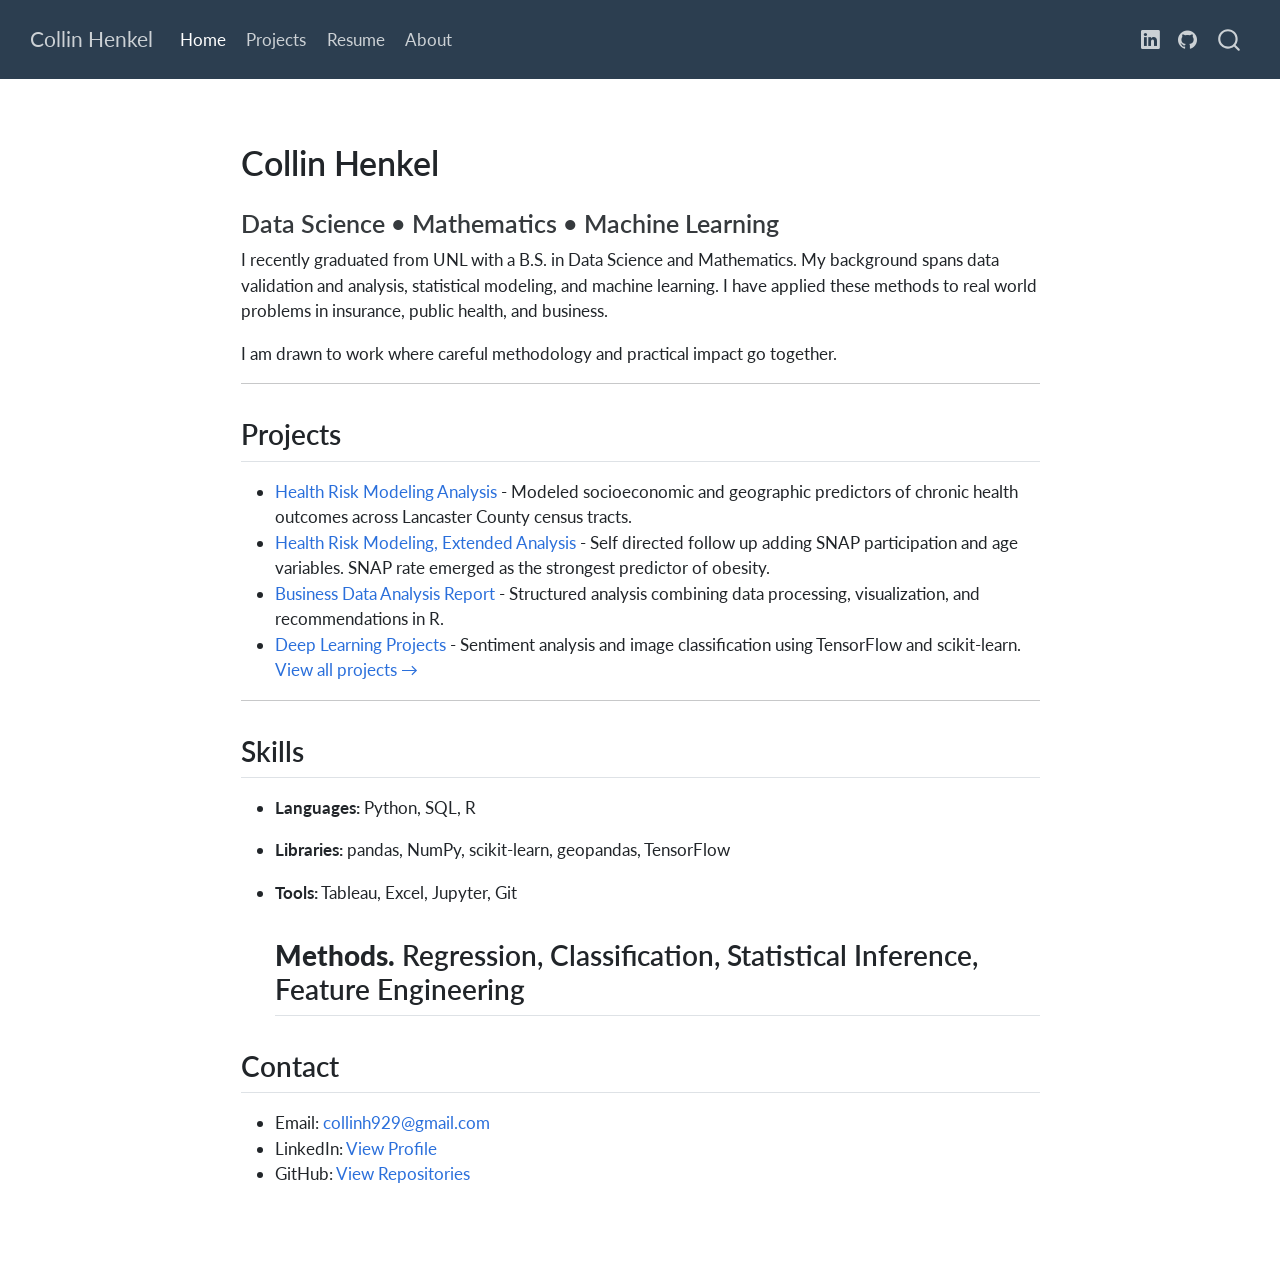
==== docs/index.html @ 3b6a1d90 "colons" ====
<!DOCTYPE html>
<html xmlns="http://www.w3.org/1999/xhtml" lang="en" xml:lang="en"><head>

<meta charset="utf-8">
<meta name="generator" content="quarto-1.9.37">

<meta name="viewport" content="width=device-width, initial-scale=1.0, user-scalable=yes">


<title>Collin Henkel</title>
<style>
/* Default styles provided by pandoc.
** See https://pandoc.org/MANUAL.html#variables-for-html for config info.
*/
code{white-space: pre-wrap;}
span.smallcaps{font-variant: small-caps;}
div.columns{display: flex; gap: min(4vw, 1.5em);}
div.column{flex: auto; overflow-x: auto;}
div.hanging-indent{margin-left: 1.5em; text-indent: -1.5em;}
ul.task-list{list-style: none;}
ul.task-list li input[type="checkbox"] {
  width: 0.8em;
  margin: 0 0.8em 0.2em -1em; /* quarto-specific, see https://github.com/quarto-dev/quarto-cli/issues/4556 */ 
  vertical-align: middle;
}
</style>


<script src="site_libs/quarto-nav/quarto-nav.js"></script>
<script src="site_libs/quarto-nav/headroom.min.js"></script>
<script src="site_libs/clipboard/clipboard.min.js"></script>
<script src="site_libs/quarto-search/autocomplete.umd.js"></script>
<script src="site_libs/quarto-search/fuse.min.js"></script>
<script src="site_libs/quarto-search/quarto-search.js"></script>
<meta name="quarto:offset" content="./">
<script src="site_libs/quarto-html/quarto.js" type="module"></script>
<script src="site_libs/quarto-html/tabsets/tabsets.js" type="module"></script>
<script src="site_libs/quarto-html/popper.min.js"></script>
<script src="site_libs/quarto-html/tippy.umd.min.js"></script>
<script src="site_libs/quarto-html/anchor.min.js"></script>
<link href="site_libs/quarto-html/tippy.css" rel="stylesheet">
<link href="site_libs/quarto-html/quarto-syntax-highlighting-7f8f88aac4f3542376d5c11b86a4c14d.css" rel="stylesheet" id="quarto-text-highlighting-styles">
<script src="site_libs/bootstrap/bootstrap.min.js"></script>
<link href="site_libs/bootstrap/bootstrap-icons.css" rel="stylesheet">
<link href="site_libs/bootstrap/bootstrap-6b423f165eeea3787de40cb4f8e821c3.min.css" rel="stylesheet" append-hash="true" id="quarto-bootstrap" data-mode="light">
<script id="quarto-search-options" type="application/json">{
  "location": "navbar",
  "copy-button": false,
  "collapse-after": 3,
  "panel-placement": "end",
  "type": "overlay",
  "limit": 50,
  "keyboard-shortcut": [
    "f",
    "/",
    "s"
  ],
  "show-item-context": false,
  "language": {
    "search-no-results-text": "No results",
    "search-matching-documents-text": "matching documents",
    "search-copy-link-title": "Copy link to search",
    "search-hide-matches-text": "Hide additional matches",
    "search-more-match-text": "more match in this document",
    "search-more-matches-text": "more matches in this document",
    "search-clear-button-title": "Clear",
    "search-text-placeholder": "",
    "search-detached-cancel-button-title": "Cancel",
    "search-submit-button-title": "Submit",
    "search-label": "Search"
  }
}</script>


<link rel="stylesheet" href="styles.css">
</head>

<body class="nav-fixed fullcontent quarto-light">

<div id="quarto-search-results"></div>
  <header id="quarto-header" class="headroom fixed-top">
    <nav class="navbar navbar-expand-lg " data-bs-theme="dark">
      <div class="navbar-container container-fluid">
      <div class="navbar-brand-container mx-auto">
    <a class="navbar-brand" href="./index.html">
    <span class="navbar-title">Collin Henkel</span>
    </a>
  </div>
            <div id="quarto-search" class="" title="Search"></div>
          <button class="navbar-toggler" type="button" data-bs-toggle="collapse" data-bs-target="#navbarCollapse" aria-controls="navbarCollapse" role="menu" aria-expanded="false" aria-label="Toggle navigation" onclick="if (window.quartoToggleHeadroom) { window.quartoToggleHeadroom(); }">
  <span class="navbar-toggler-icon"></span>
</button>
          <div class="collapse navbar-collapse" id="navbarCollapse">
            <ul class="navbar-nav navbar-nav-scroll me-auto">
  <li class="nav-item">
    <a class="nav-link active" href="./index.html" aria-current="page"> 
<span class="menu-text">Home</span></a>
  </li>  
  <li class="nav-item">
    <a class="nav-link" href="./projects.html"> 
<span class="menu-text">Projects</span></a>
  </li>  
  <li class="nav-item">
    <a class="nav-link" href="./resume.html"> 
<span class="menu-text">Resume</span></a>
  </li>  
  <li class="nav-item">
    <a class="nav-link" href="./about.html"> 
<span class="menu-text">About</span></a>
  </li>  
</ul>
            <ul class="navbar-nav navbar-nav-scroll ms-auto">
  <li class="nav-item compact">
    <a class="nav-link" href="https://www.linkedin.com/in/collin-henkel-55aa2533a/"> <i class="bi bi-linkedin" role="img">
</i> 
<span class="menu-text"></span></a>
  </li>  
  <li class="nav-item compact">
    <a class="nav-link" href="https://github.com/CollinH9"> <i class="bi bi-github" role="img">
</i> 
<span class="menu-text"></span></a>
  </li>  
</ul>
          </div> <!-- /navcollapse -->
            <div class="quarto-navbar-tools">
</div>
      </div> <!-- /container-fluid -->
    </nav>
</header>
<!-- content -->
<div id="quarto-content" class="quarto-container page-columns page-rows-contents page-layout-article page-navbar">
<!-- sidebar -->
<!-- margin-sidebar -->
    
<!-- main -->
<main class="content" id="quarto-document-content"><header id="title-block-header" class="quarto-title-block"></header>




<section id="collin-henkel" class="level1">
<h1>Collin Henkel</h1>
<section id="data-science-mathematics-machine-learning" class="level3">
<h3 class="anchored" data-anchor-id="data-science-mathematics-machine-learning">Data Science • Mathematics • Machine Learning</h3>
<p>I recently graduated from UNL with a B.S. in Data Science and Mathematics. My background spans data validation and analysis, statistical modeling, and machine learning. I have applied these methods to real world problems in insurance, public health, and business.</p>
<p>I am drawn to work where careful methodology and practical impact go together.</p>
<hr>
</section>
<section id="projects" class="level2">
<h2 class="anchored" data-anchor-id="projects">Projects</h2>
<ul>
<li><a href="files/Math_in_the_City___Group_4__Spring_2026.pdf" target="_blank">Health Risk Modeling Analysis</a> - Modeled socioeconomic and geographic predictors of chronic health outcomes across Lancaster County census tracts.</li>
<li><a href="files/analysis.html" target="_blank">Health Risk Modeling, Extended Analysis</a> - Self directed follow up adding SNAP participation and age variables. SNAP rate emerged as the strongest predictor of obesity.</li>
<li><a href="https://unl-statistics.github.io/business-report-CollinH9/" target="_blank">Business Data Analysis Report</a> - Structured analysis combining data processing, visualization, and recommendations in R.</li>
<li><a href="files/CSCE479879Homework3.pdf" target="_blank">Deep Learning Projects</a> - Sentiment analysis and image classification using TensorFlow and scikit-learn. <a href="./projects.html">View all projects →</a></li>
</ul>
<hr>
</section>
<section id="skills" class="level2">
<h2 class="anchored" data-anchor-id="skills">Skills</h2>
<ul>
<li><p><strong>Languages:</strong> Python, SQL, R</p></li>
<li><p><strong>Libraries:</strong> pandas, NumPy, scikit-learn, geopandas, TensorFlow</p></li>
<li><p><strong>Tools:</strong> Tableau, Excel, Jupyter, Git</p>
<h2 id="methods.-regression-classification-statistical-inference-feature-engineering" class="anchored"><strong>Methods.</strong> Regression, Classification, Statistical Inference, Feature Engineering</h2></li>
</ul>
</section>
<section id="contact" class="level2">
<h2 class="anchored" data-anchor-id="contact">Contact</h2>
<ul>
<li>Email: <a href="mailto:collinh929@gmail.com">collinh929@gmail.com</a></li>
<li>LinkedIn: <a href="https://www.linkedin.com/in/collin-henkel-55aa2533a/" target="_blank">View Profile</a></li>
<li>GitHub: <a href="https://github.com/CollinH9" target="_blank">View Repositories</a></li>
</ul>


</section>
</section>

</main> <!-- /main -->
<script id="quarto-html-after-body" type="application/javascript">
  window.document.addEventListener("DOMContentLoaded", function (event) {
    const icon = "";
    const anchorJS = new window.AnchorJS();
    anchorJS.options = {
      placement: 'right',
      icon: icon
    };
    anchorJS.add('.anchored');
    const isCodeAnnotation = (el) => {
      for (const clz of el.classList) {
        if (clz.startsWith('code-annotation-')) {                     
          return true;
        }
      }
      return false;
    }
    const onCopySuccess = function(e) {
      // button target
      const button = e.trigger;
      // don't keep focus
      button.blur();
      // flash "checked"
      button.classList.add('code-copy-button-checked');
      var currentTitle = button.getAttribute("title");
      button.setAttribute("title", "Copied!");
      let tooltip;
      if (window.bootstrap) {
        button.setAttribute("data-bs-toggle", "tooltip");
        button.setAttribute("data-bs-placement", "left");
        button.setAttribute("data-bs-title", "Copied!");
        tooltip = new bootstrap.Tooltip(button, 
          { trigger: "manual", 
            customClass: "code-copy-button-tooltip",
            offset: [0, -8]});
        tooltip.show();    
      }
      setTimeout(function() {
        if (tooltip) {
          tooltip.hide();
          button.removeAttribute("data-bs-title");
          button.removeAttribute("data-bs-toggle");
          button.removeAttribute("data-bs-placement");
        }
        button.setAttribute("title", currentTitle);
        button.classList.remove('code-copy-button-checked');
      }, 1000);
      // clear code selection
      e.clearSelection();
    }
    const getTextToCopy = function(trigger) {
      const outerScaffold = trigger.parentElement.cloneNode(true);
      const codeEl = outerScaffold.querySelector('code');
      for (const childEl of codeEl.children) {
        if (isCodeAnnotation(childEl)) {
          childEl.remove();
        }
      }
      return codeEl.innerText;
    }
    const clipboard = new window.ClipboardJS('.code-copy-button:not([data-in-quarto-modal])', {
      text: getTextToCopy
    });
    clipboard.on('success', onCopySuccess);
    if (window.document.getElementById('quarto-embedded-source-code-modal')) {
      const clipboardModal = new window.ClipboardJS('.code-copy-button[data-in-quarto-modal]', {
        text: getTextToCopy,
        container: window.document.getElementById('quarto-embedded-source-code-modal')
      });
      clipboardModal.on('success', onCopySuccess);
    }
      var localhostRegex = new RegExp(/^(?:http|https):\/\/localhost\:?[0-9]*\//);
      var mailtoRegex = new RegExp(/^mailto:/);
        var filterRegex = new RegExp('/' + window.location.host + '/');
      var isInternal = (href) => {
          return filterRegex.test(href) || localhostRegex.test(href) || mailtoRegex.test(href);
      }
      // Inspect non-navigation links and adorn them if external
     var links = window.document.querySelectorAll('a[href]:not(.nav-link):not(.navbar-brand):not(.toc-action):not(.sidebar-link):not(.sidebar-item-toggle):not(.pagination-link):not(.no-external):not([aria-hidden]):not(.dropdown-item):not(.quarto-navigation-tool):not(.about-link)');
      for (var i=0; i<links.length; i++) {
        const link = links[i];
        if (!isInternal(link.href)) {
          // undo the damage that might have been done by quarto-nav.js in the case of
          // links that we want to consider external
          if (link.dataset.originalHref !== undefined) {
            link.href = link.dataset.originalHref;
          }
        }
      }
    function tippyHover(el, contentFn, onTriggerFn, onUntriggerFn) {
      const config = {
        allowHTML: true,
        maxWidth: 500,
        delay: 100,
        arrow: false,
        appendTo: function(el) {
            return el.parentElement;
        },
        interactive: true,
        interactiveBorder: 10,
        theme: 'quarto',
        placement: 'bottom-start',
      };
      if (contentFn) {
        config.content = contentFn;
      }
      if (onTriggerFn) {
        config.onTrigger = onTriggerFn;
      }
      if (onUntriggerFn) {
        config.onUntrigger = onUntriggerFn;
      }
      window.tippy(el, config); 
    }
    const noterefs = window.document.querySelectorAll('a[role="doc-noteref"]');
    for (var i=0; i<noterefs.length; i++) {
      const ref = noterefs[i];
      tippyHover(ref, function() {
        // use id or data attribute instead here
        let href = ref.getAttribute('data-footnote-href') || ref.getAttribute('href');
        try { href = new URL(href).hash; } catch {}
        const id = href.replace(/^#\/?/, "");
        const note = window.document.getElementById(id);
        if (note) {
          return note.innerHTML;
        } else {
          return "";
        }
      });
    }
    const xrefs = window.document.querySelectorAll('a.quarto-xref');
    const processXRef = (id, note) => {
      // Strip column container classes
      const stripColumnClz = (el) => {
        el.classList.remove("page-full", "page-columns");
        if (el.children) {
          for (const child of el.children) {
            stripColumnClz(child);
          }
        }
      }
      stripColumnClz(note)
      if (id === null || id.startsWith('sec-')) {
        // Special case sections, only their first couple elements
        const container = document.createElement("div");
        if (note.children && note.children.length > 2) {
          container.appendChild(note.children[0].cloneNode(true));
          for (let i = 1; i < note.children.length; i++) {
            const child = note.children[i];
            if (child.tagName === "P" && child.innerText === "") {
              continue;
            } else {
              container.appendChild(child.cloneNode(true));
              break;
            }
          }
          if (window.Quarto?.typesetMath) {
            window.Quarto.typesetMath(container);
          }
          return container.innerHTML
        } else {
          if (window.Quarto?.typesetMath) {
            window.Quarto.typesetMath(note);
          }
          return note.innerHTML;
        }
      } else {
        // Remove any anchor links if they are present
        const anchorLink = note.querySelector('a.anchorjs-link');
        if (anchorLink) {
          anchorLink.remove();
        }
        if (window.Quarto?.typesetMath) {
          window.Quarto.typesetMath(note);
        }
        if (note.classList.contains("callout")) {
          return note.outerHTML;
        } else {
          return note.innerHTML;
        }
      }
    }
    for (var i=0; i<xrefs.length; i++) {
      const xref = xrefs[i];
      tippyHover(xref, undefined, function(instance) {
        instance.disable();
        let url = xref.getAttribute('href');
        let hash = undefined; 
        if (url.startsWith('#')) {
          hash = url;
        } else {
          try { hash = new URL(url).hash; } catch {}
        }
        if (hash) {
          const id = hash.replace(/^#\/?/, "");
          const note = window.document.getElementById(id);
          if (note !== null) {
            try {
              const html = processXRef(id, note.cloneNode(true));
              instance.setContent(html);
            } finally {
              instance.enable();
              instance.show();
            }
          } else {
            // See if we can fetch this
            fetch(url.split('#')[0])
            .then(res => res.text())
            .then(html => {
              const parser = new DOMParser();
              const htmlDoc = parser.parseFromString(html, "text/html");
              const note = htmlDoc.getElementById(id);
              if (note !== null) {
                const html = processXRef(id, note);
                instance.setContent(html);
              } 
            }).finally(() => {
              instance.enable();
              instance.show();
            });
          }
        } else {
          // See if we can fetch a full url (with no hash to target)
          // This is a special case and we should probably do some content thinning / targeting
          fetch(url)
          .then(res => res.text())
          .then(html => {
            const parser = new DOMParser();
            const htmlDoc = parser.parseFromString(html, "text/html");
            const note = htmlDoc.querySelector('main.content');
            if (note !== null) {
              // This should only happen for chapter cross references
              // (since there is no id in the URL)
              // remove the first header
              if (note.children.length > 0 && note.children[0].tagName === "HEADER") {
                note.children[0].remove();
              }
              const html = processXRef(null, note);
              instance.setContent(html);
            } 
          }).finally(() => {
            instance.enable();
            instance.show();
          });
        }
      }, function(instance) {
      });
    }
        let selectedAnnoteEl;
        const selectorForAnnotation = ( cell, annotation) => {
          let cellAttr = 'data-code-cell="' + cell + '"';
          let lineAttr = 'data-code-annotation="' +  annotation + '"';
          const selector = 'span[' + cellAttr + '][' + lineAttr + ']';
          return selector;
        }
        const selectCodeLines = (annoteEl) => {
          const doc = window.document;
          const targetCell = annoteEl.getAttribute("data-target-cell");
          const targetAnnotation = annoteEl.getAttribute("data-target-annotation");
          const annoteSpan = window.document.querySelector(selectorForAnnotation(targetCell, targetAnnotation));
          const lines = annoteSpan.getAttribute("data-code-lines").split(",");
          const lineIds = lines.map((line) => {
            return targetCell + "-" + line;
          })
          let top = null;
          let height = null;
          let parent = null;
          if (lineIds.length > 0) {
              //compute the position of the single el (top and bottom and make a div)
              const el = window.document.getElementById(lineIds[0]);
              top = el.offsetTop;
              height = el.offsetHeight;
              parent = el.parentElement.parentElement;
            if (lineIds.length > 1) {
              const lastEl = window.document.getElementById(lineIds[lineIds.length - 1]);
              const bottom = lastEl.offsetTop + lastEl.offsetHeight;
              height = bottom - top;
            }
            if (top !== null && height !== null && parent !== null) {
              // cook up a div (if necessary) and position it 
              let div = window.document.getElementById("code-annotation-line-highlight");
              if (div === null) {
                div = window.document.createElement("div");
                div.setAttribute("id", "code-annotation-line-highlight");
                div.style.position = 'absolute';
                parent.appendChild(div);
              }
              div.style.top = top - 2 + "px";
              div.style.height = height + 4 + "px";
              div.style.left = 0;
              let gutterDiv = window.document.getElementById("code-annotation-line-highlight-gutter");
              if (gutterDiv === null) {
                gutterDiv = window.document.createElement("div");
                gutterDiv.setAttribute("id", "code-annotation-line-highlight-gutter");
                gutterDiv.style.position = 'absolute';
                const codeCell = window.document.getElementById(targetCell);
                const gutter = codeCell.querySelector('.code-annotation-gutter');
                gutter.appendChild(gutterDiv);
              }
              gutterDiv.style.top = top - 2 + "px";
              gutterDiv.style.height = height + 4 + "px";
            }
            selectedAnnoteEl = annoteEl;
          }
        };
        const unselectCodeLines = () => {
          const elementsIds = ["code-annotation-line-highlight", "code-annotation-line-highlight-gutter"];
          elementsIds.forEach((elId) => {
            const div = window.document.getElementById(elId);
            if (div) {
              div.remove();
            }
          });
          selectedAnnoteEl = undefined;
        };
          // Handle positioning of the toggle
      window.addEventListener(
        "resize",
        throttle(() => {
          elRect = undefined;
          if (selectedAnnoteEl) {
            selectCodeLines(selectedAnnoteEl);
          }
        }, 10)
      );
      function throttle(fn, ms) {
      let throttle = false;
      let timer;
        return (...args) => {
          if(!throttle) { // first call gets through
              fn.apply(this, args);
              throttle = true;
          } else { // all the others get throttled
              if(timer) clearTimeout(timer); // cancel #2
              timer = setTimeout(() => {
                fn.apply(this, args);
                timer = throttle = false;
              }, ms);
          }
        };
      }
        // Attach click handler to the DT
        const annoteDls = window.document.querySelectorAll('dt[data-target-cell]');
        for (const annoteDlNode of annoteDls) {
          annoteDlNode.addEventListener('click', (event) => {
            const clickedEl = event.target;
            if (clickedEl !== selectedAnnoteEl) {
              unselectCodeLines();
              const activeEl = window.document.querySelector('dt[data-target-cell].code-annotation-active');
              if (activeEl) {
                activeEl.classList.remove('code-annotation-active');
              }
              selectCodeLines(clickedEl);
              clickedEl.classList.add('code-annotation-active');
            } else {
              // Unselect the line
              unselectCodeLines();
              clickedEl.classList.remove('code-annotation-active');
            }
          });
        }
    const findCites = (el) => {
      const parentEl = el.parentElement;
      if (parentEl) {
        const cites = parentEl.dataset.cites;
        if (cites) {
          return {
            el,
            cites: cites.split(' ')
          };
        } else {
          return findCites(el.parentElement)
        }
      } else {
        return undefined;
      }
    };
    var bibliorefs = window.document.querySelectorAll('a[role="doc-biblioref"]');
    for (var i=0; i<bibliorefs.length; i++) {
      const ref = bibliorefs[i];
      const citeInfo = findCites(ref);
      if (citeInfo) {
        tippyHover(citeInfo.el, function() {
          var popup = window.document.createElement('div');
          citeInfo.cites.forEach(function(cite) {
            var citeDiv = window.document.createElement('div');
            citeDiv.classList.add('hanging-indent');
            citeDiv.classList.add('csl-entry');
            var biblioDiv = window.document.getElementById('ref-' + cite);
            if (biblioDiv) {
              citeDiv.innerHTML = biblioDiv.innerHTML;
            }
            popup.appendChild(citeDiv);
          });
          return popup.innerHTML;
        });
      }
    }
  });
  </script>
</div> <!-- /content -->




</body></html>
---- docs/site_libs/quarto-html/tippy.css ----
.tippy-box[data-animation=fade][data-state=hidden]{opacity:0}[data-tippy-root]{max-width:calc(100vw - 10px)}.tippy-box{position:relative;background-color:#333;color:#fff;border-radius:4px;font-size:14px;line-height:1.4;white-space:normal;outline:0;transition-property:transform,visibility,opacity}.tippy-box[data-placement^=top]>.tippy-arrow{bottom:0}.tippy-box[data-placement^=top]>.tippy-arrow:before{bottom:-7px;left:0;border-width:8px 8px 0;border-top-color:initial;transform-origin:center top}.tippy-box[data-placement^=bottom]>.tippy-arrow{top:0}.tippy-box[data-placement^=bottom]>.tippy-arrow:before{top:-7px;left:0;border-width:0 8px 8px;border-bottom-color:initial;transform-origin:center bottom}.tippy-box[data-placement^=left]>.tippy-arrow{right:0}.tippy-box[data-placement^=left]>.tippy-arrow:before{border-width:8px 0 8px 8px;border-left-color:initial;right:-7px;transform-origin:center left}.tippy-box[data-placement^=right]>.tippy-arrow{left:0}.tippy-box[data-placement^=right]>.tippy-arrow:before{left:-7px;border-width:8px 8px 8px 0;border-right-color:initial;transform-origin:center right}.tippy-box[data-inertia][data-state=visible]{transition-timing-function:cubic-bezier(.54,1.5,.38,1.11)}.tippy-arrow{width:16px;height:16px;color:#333}.tippy-arrow:before{content:"";position:absolute;border-color:transparent;border-style:solid}.tippy-content{position:relative;padding:5px 9px;z-index:1}
---- docs/site_libs/quarto-html/quarto-syntax-highlighting-7f8f88aac4f3542376d5c11b86a4c14d.css ----
/* quarto syntax highlight colors */
:root {
  --quarto-hl-ot-color: #003B4F;
  --quarto-hl-at-color: #657422;
  --quarto-hl-ss-color: #20794D;
  --quarto-hl-an-color: #5E5E5E;
  --quarto-hl-fu-color: #4758AB;
  --quarto-hl-st-color: #20794D;
  --quarto-hl-cf-color: #003B4F;
  --quarto-hl-op-color: #5E5E5E;
  --quarto-hl-er-color: #AD0000;
  --quarto-hl-bn-color: #AD0000;
  --quarto-hl-al-color: #AD0000;
  --quarto-hl-va-color: #111111;
  --quarto-hl-bu-color: inherit;
  --quarto-hl-ex-color: inherit;
  --quarto-hl-pp-color: #AD0000;
  --quarto-hl-in-color: #5E5E5E;
  --quarto-hl-vs-color: #20794D;
  --quarto-hl-wa-color: #5E5E5E;
  --quarto-hl-do-color: #5E5E5E;
  --quarto-hl-im-color: #00769E;
  --quarto-hl-ch-color: #20794D;
  --quarto-hl-dt-color: #AD0000;
  --quarto-hl-fl-color: #AD0000;
  --quarto-hl-co-color: #5E5E5E;
  --quarto-hl-cv-color: #5E5E5E;
  --quarto-hl-cn-color: #8f5902;
  --quarto-hl-sc-color: #5E5E5E;
  --quarto-hl-dv-color: #AD0000;
  --quarto-hl-kw-color: #003B4F;
}

/* other quarto variables */
:root {
  --quarto-font-monospace: SFMono-Regular, Menlo, Monaco, Consolas, "Liberation Mono", "Courier New", monospace;
}

/* syntax highlight based on Pandoc's rules */
pre > code.sourceCode > span {
  color: #003B4F;
}

code.sourceCode > span {
  color: #003B4F;
}

div.sourceCode,
div.sourceCode pre.sourceCode {
  color: #003B4F;
}

/* Normal */
code span {
  color: #003B4F;
}

/* Alert */
code span.al {
  color: #AD0000;
  font-style: inherit;
}

/* Annotation */
code span.an {
  color: #5E5E5E;
  font-style: inherit;
}

/* Attribute */
code span.at {
  color: #657422;
  font-style: inherit;
}

/* BaseN */
code span.bn {
  color: #AD0000;
  font-style: inherit;
}

/* BuiltIn */
code span.bu {
  font-style: inherit;
}

/* ControlFlow */
code span.cf {
  color: #003B4F;
  font-weight: bold;
  font-style: inherit;
}

/* Char */
code span.ch {
  color: #20794D;
  font-style: inherit;
}

/* Constant */
code span.cn {
  color: #8f5902;
  font-style: inherit;
}

/* Comment */
code span.co {
  color: #5E5E5E;
  font-style: inherit;
}

/* CommentVar */
code span.cv {
  color: #5E5E5E;
  font-style: italic;
}

/* Documentation */
code span.do {
  color: #5E5E5E;
  font-style: italic;
}

/* DataType */
code span.dt {
  color: #AD0000;
  font-style: inherit;
}

/* DecVal */
code span.dv {
  color: #AD0000;
  font-style: inherit;
}

/* Error */
code span.er {
  color: #AD0000;
  font-style: inherit;
}

/* Extension */
code span.ex {
  font-style: inherit;
}

/* Float */
code span.fl {
  color: #AD0000;
  font-style: inherit;
}

/* Function */
code span.fu {
  color: #4758AB;
  font-style: inherit;
}

/* Import */
code span.im {
  color: #00769E;
  font-style: inherit;
}

/* Information */
code span.in {
  color: #5E5E5E;
  font-style: inherit;
}

/* Keyword */
code span.kw {
  color: #003B4F;
  font-weight: bold;
  font-style: inherit;
}

/* Operator */
code span.op {
  color: #5E5E5E;
  font-style: inherit;
}

/* Other */
code span.ot {
  color: #003B4F;
  font-style: inherit;
}

/* Preprocessor */
code span.pp {
  color: #AD0000;
  font-style: inherit;
}

/* SpecialChar */
code span.sc {
  color: #5E5E5E;
  font-style: inherit;
}

/* SpecialString */
code span.ss {
  color: #20794D;
  font-style: inherit;
}

/* String */
code span.st {
  color: #20794D;
  font-style: inherit;
}

/* Variable */
code span.va {
  color: #111111;
  font-style: inherit;
}

/* VerbatimString */
code span.vs {
  color: #20794D;
  font-style: inherit;
}

/* Warning */
code span.wa {
  color: #5E5E5E;
  font-style: italic;
}

.prevent-inlining {
  content: "</";
}

/*# sourceMappingURL=789ad8cd35626ba772517505b42a116e.css.map */
---- docs/styles.css ----
.anchorjs-link {
  display: none !important;
}

a {
  color: #2a6fdb;
  text-decoration: none;
}

a:hover {
  text-decoration: underline;
}
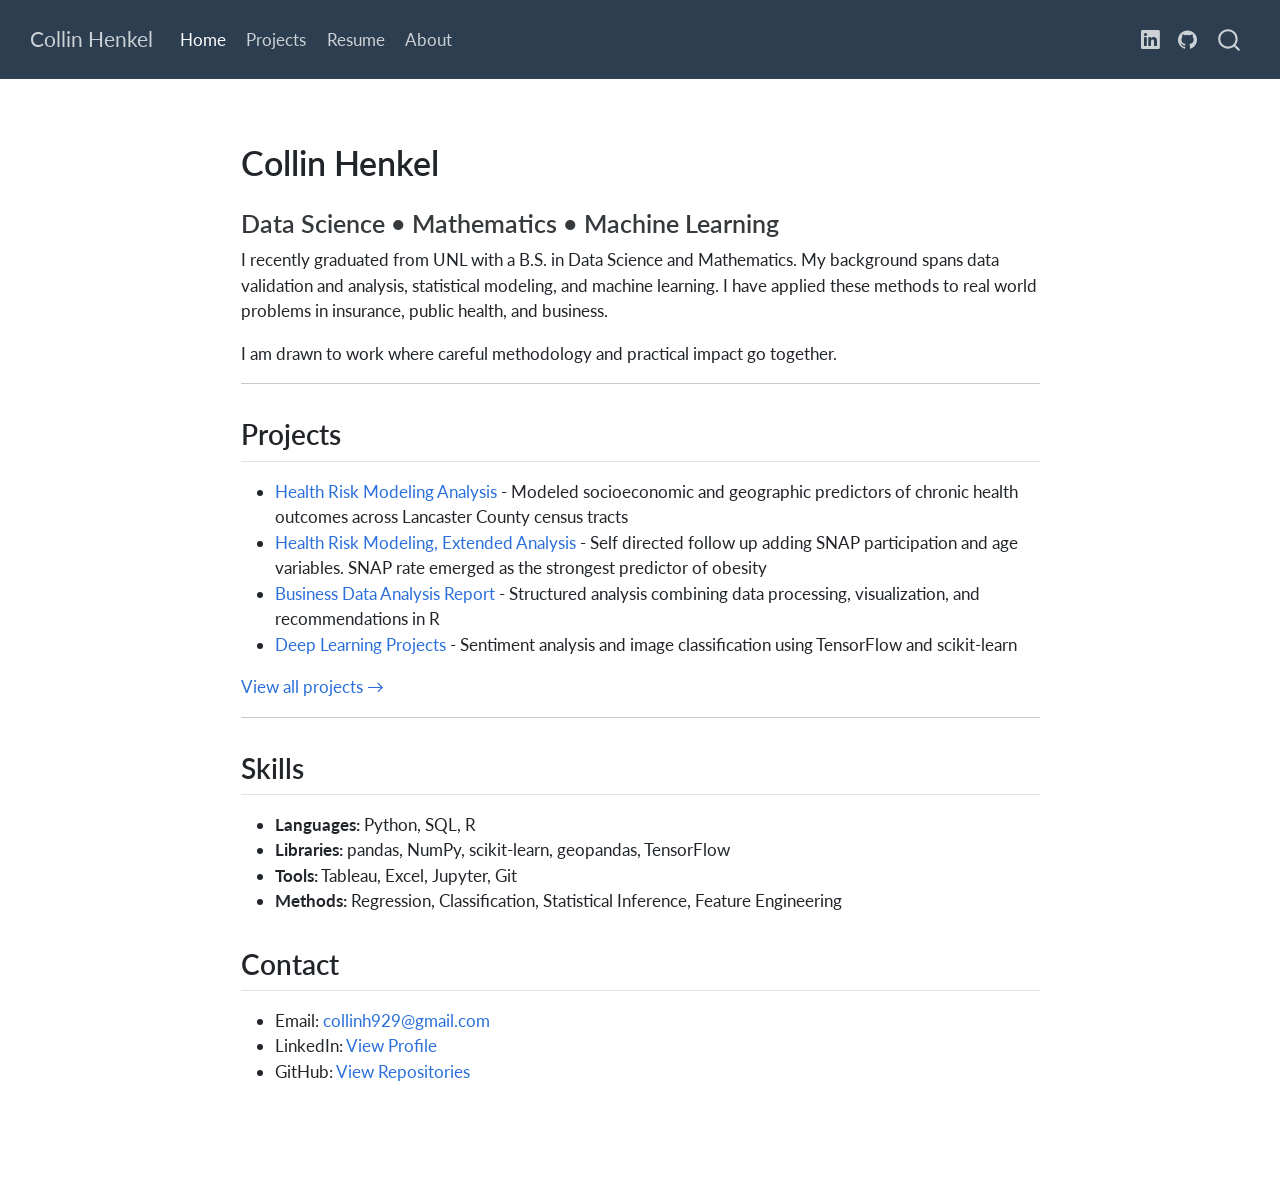
==== commit 03b5c118: "changes" ====
--- a/docs/index.html
+++ b/docs/index.html
@@ -149,20 +149,24 @@
 <section id="projects" class="level2">
 <h2 class="anchored" data-anchor-id="projects">Projects</h2>
 <ul>
-<li><a href="files/Math_in_the_City___Group_4__Spring_2026.pdf" target="_blank">Health Risk Modeling Analysis</a> - Modeled socioeconomic and geographic predictors of chronic health outcomes across Lancaster County census tracts.</li>
-<li><a href="files/analysis.html" target="_blank">Health Risk Modeling, Extended Analysis</a> - Self directed follow up adding SNAP participation and age variables. SNAP rate emerged as the strongest predictor of obesity.</li>
-<li><a href="https://unl-statistics.github.io/business-report-CollinH9/" target="_blank">Business Data Analysis Report</a> - Structured analysis combining data processing, visualization, and recommendations in R.</li>
-<li><a href="files/CSCE479879Homework3.pdf" target="_blank">Deep Learning Projects</a> - Sentiment analysis and image classification using TensorFlow and scikit-learn. <a href="./projects.html">View all projects →</a></li>
+<li><a href="files/Math_in_the_City___Group_4__Spring_2026.pdf" target="_blank">Health Risk Modeling Analysis</a> - Modeled socioeconomic and geographic predictors of chronic health outcomes across Lancaster County census tracts</li>
+<li><a href="files/analysis.html" target="_blank">Health Risk Modeling, Extended Analysis</a> - Self directed follow up adding SNAP participation and age variables. SNAP rate emerged as the strongest predictor of obesity</li>
+<li><a href="https://unl-statistics.github.io/business-report-CollinH9/" target="_blank">Business Data Analysis Report</a> - Structured analysis combining data processing, visualization, and recommendations in R</li>
+<li><a href="files/CSCE479879Homework3.pdf" target="_blank">Deep Learning Projects</a> - Sentiment analysis and image classification using TensorFlow and scikit-learn</li>
 </ul>
+<p><a href="./projects.html">View all projects →</a></p>
 <hr>
 </section>
 <section id="skills" class="level2">
 <h2 class="anchored" data-anchor-id="skills">Skills</h2>
 <ul>
-<li><p><strong>Languages:</strong> Python, SQL, R</p></li>
-<li><p><strong>Libraries:</strong> pandas, NumPy, scikit-learn, geopandas, TensorFlow</p></li>
-<li><p><strong>Tools:</strong> Tableau, Excel, Jupyter, Git</p>
-<h2 id="methods.-regression-classification-statistical-inference-feature-engineering" class="anchored"><strong>Methods.</strong> Regression, Classification, Statistical Inference, Feature Engineering</h2></li>
+<li><strong>Languages:</strong> Python, SQL, R<br>
+</li>
+<li><strong>Libraries:</strong> pandas, NumPy, scikit-learn, geopandas, TensorFlow<br>
+</li>
+<li><strong>Tools:</strong> Tableau, Excel, Jupyter, Git<br>
+</li>
+<li><strong>Methods:</strong> Regression, Classification, Statistical Inference, Feature Engineering</li>
 </ul>
 </section>
 <section id="contact" class="level2">
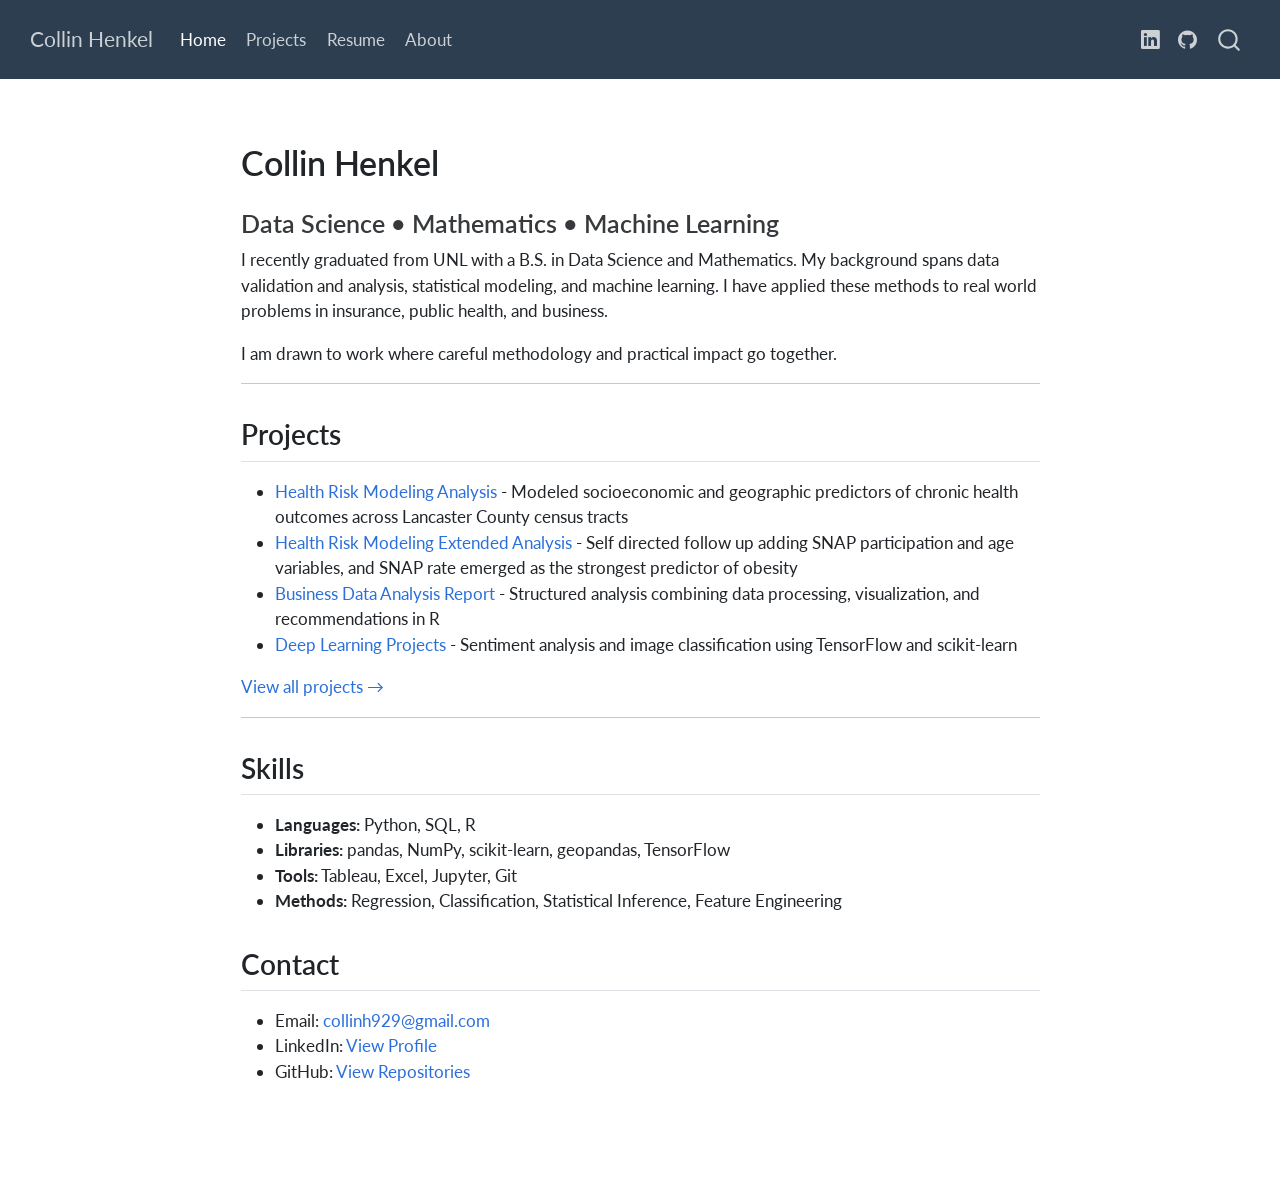
==== commit bdee08a3: "no comma" ====
--- a/docs/index.html
+++ b/docs/index.html
@@ -150,7 +150,7 @@
 <h2 class="anchored" data-anchor-id="projects">Projects</h2>
 <ul>
 <li><a href="files/Math_in_the_City___Group_4__Spring_2026.pdf" target="_blank">Health Risk Modeling Analysis</a> - Modeled socioeconomic and geographic predictors of chronic health outcomes across Lancaster County census tracts</li>
-<li><a href="files/analysis.html" target="_blank">Health Risk Modeling, Extended Analysis</a> - Self directed follow up adding SNAP participation and age variables. SNAP rate emerged as the strongest predictor of obesity</li>
+<li><a href="files/analysis.html" target="_blank">Health Risk Modeling Extended Analysis</a> - Self directed follow up adding SNAP participation and age variables, and SNAP rate emerged as the strongest predictor of obesity</li>
 <li><a href="https://unl-statistics.github.io/business-report-CollinH9/" target="_blank">Business Data Analysis Report</a> - Structured analysis combining data processing, visualization, and recommendations in R</li>
 <li><a href="files/CSCE479879Homework3.pdf" target="_blank">Deep Learning Projects</a> - Sentiment analysis and image classification using TensorFlow and scikit-learn</li>
 </ul>
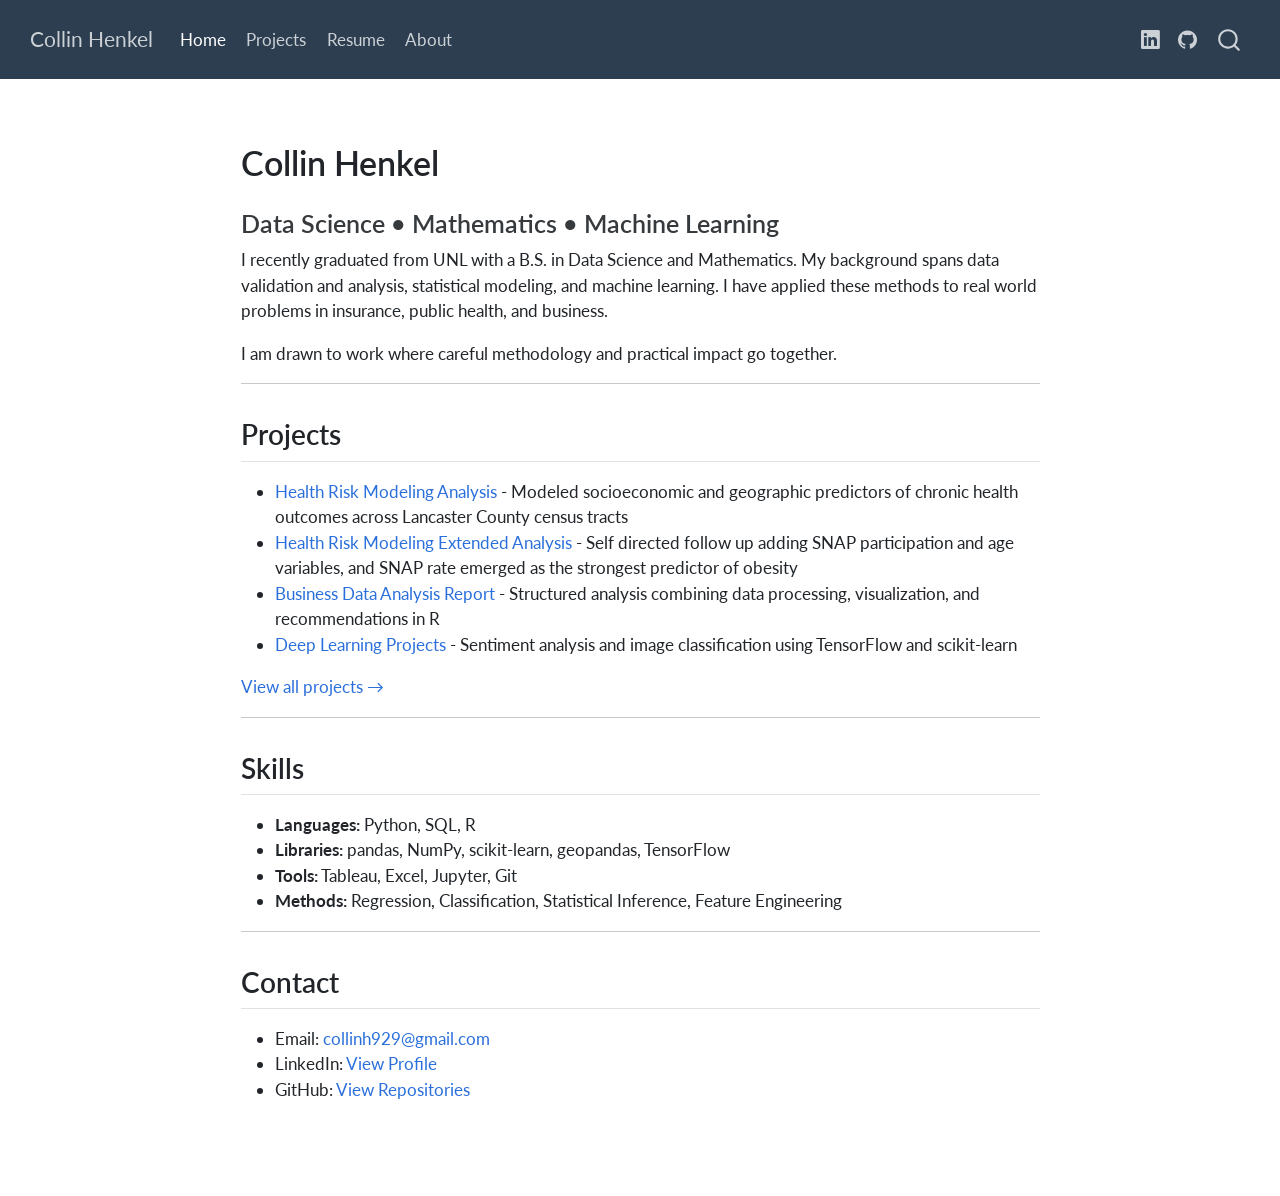
==== commit a4ec1d3d: "line" ====
--- a/docs/index.html
+++ b/docs/index.html
@@ -168,6 +168,7 @@
 </li>
 <li><strong>Methods:</strong> Regression, Classification, Statistical Inference, Feature Engineering</li>
 </ul>
+<hr>
 </section>
 <section id="contact" class="level2">
 <h2 class="anchored" data-anchor-id="contact">Contact</h2>
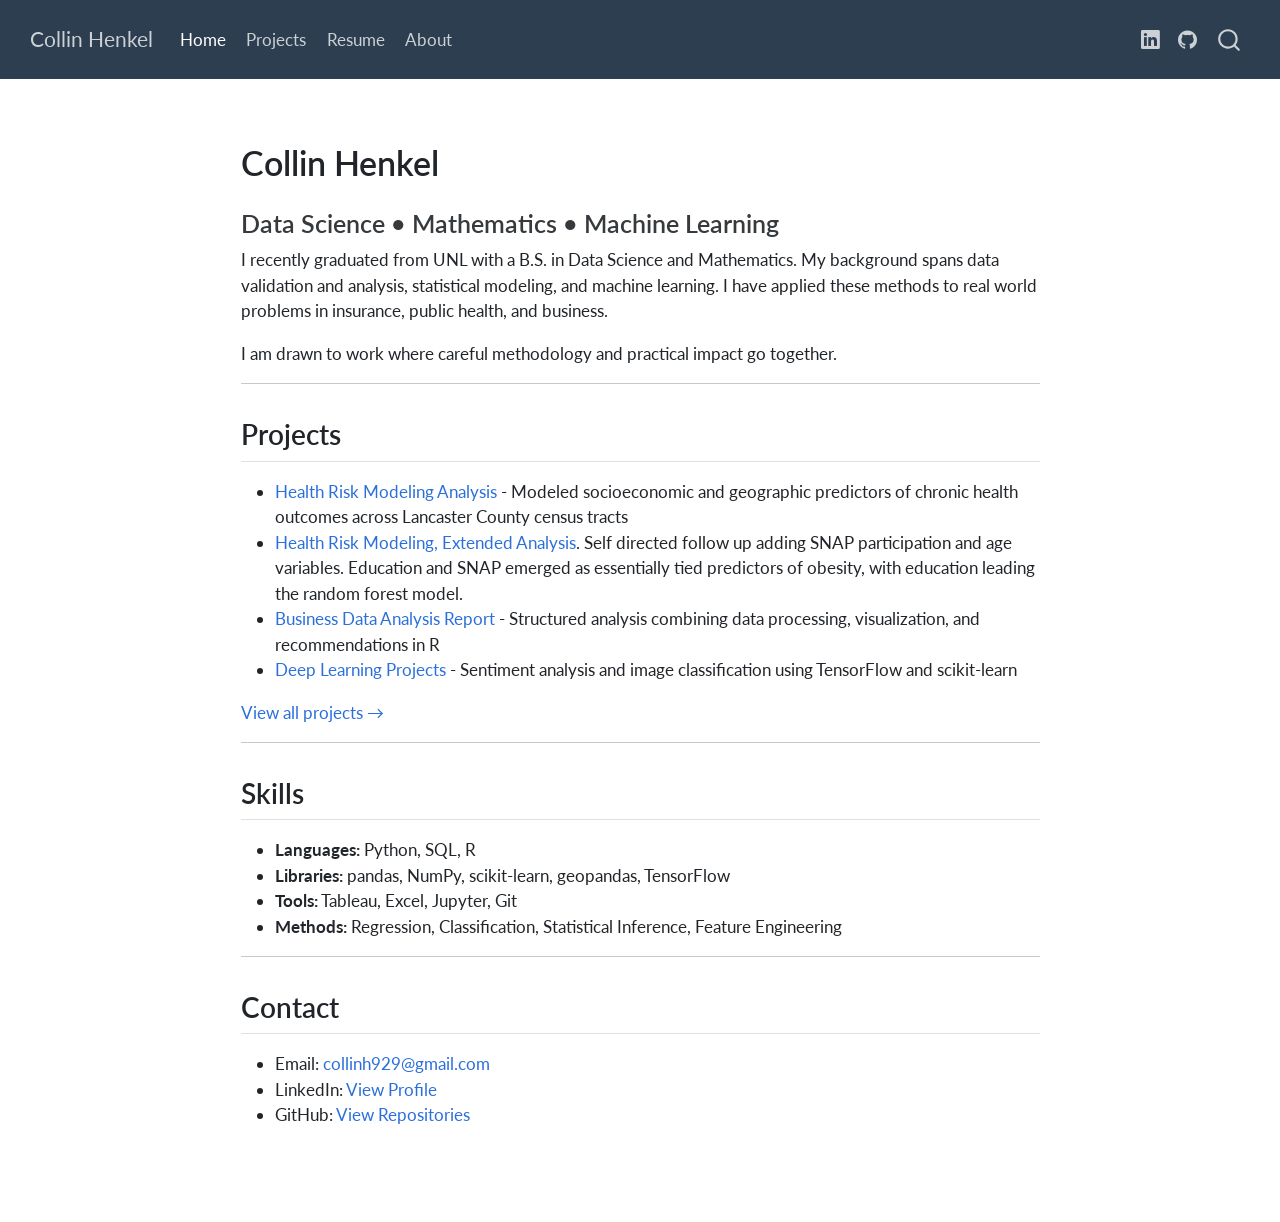
==== commit 4b1c2899: "render" ====
--- a/docs/index.html
+++ b/docs/index.html
@@ -150,7 +150,7 @@
 <h2 class="anchored" data-anchor-id="projects">Projects</h2>
 <ul>
 <li><a href="files/Math_in_the_City___Group_4__Spring_2026.pdf" target="_blank">Health Risk Modeling Analysis</a> - Modeled socioeconomic and geographic predictors of chronic health outcomes across Lancaster County census tracts</li>
-<li><a href="files/analysis.html" target="_blank">Health Risk Modeling Extended Analysis</a> - Self directed follow up adding SNAP participation and age variables, and SNAP rate emerged as the strongest predictor of obesity</li>
+<li><a href="files/analysis.html" target="_blank">Health Risk Modeling, Extended Analysis</a>. Self directed follow up adding SNAP participation and age variables. Education and SNAP emerged as essentially tied predictors of obesity, with education leading the random forest model.</li>
 <li><a href="https://unl-statistics.github.io/business-report-CollinH9/" target="_blank">Business Data Analysis Report</a> - Structured analysis combining data processing, visualization, and recommendations in R</li>
 <li><a href="files/CSCE479879Homework3.pdf" target="_blank">Deep Learning Projects</a> - Sentiment analysis and image classification using TensorFlow and scikit-learn</li>
 </ul>
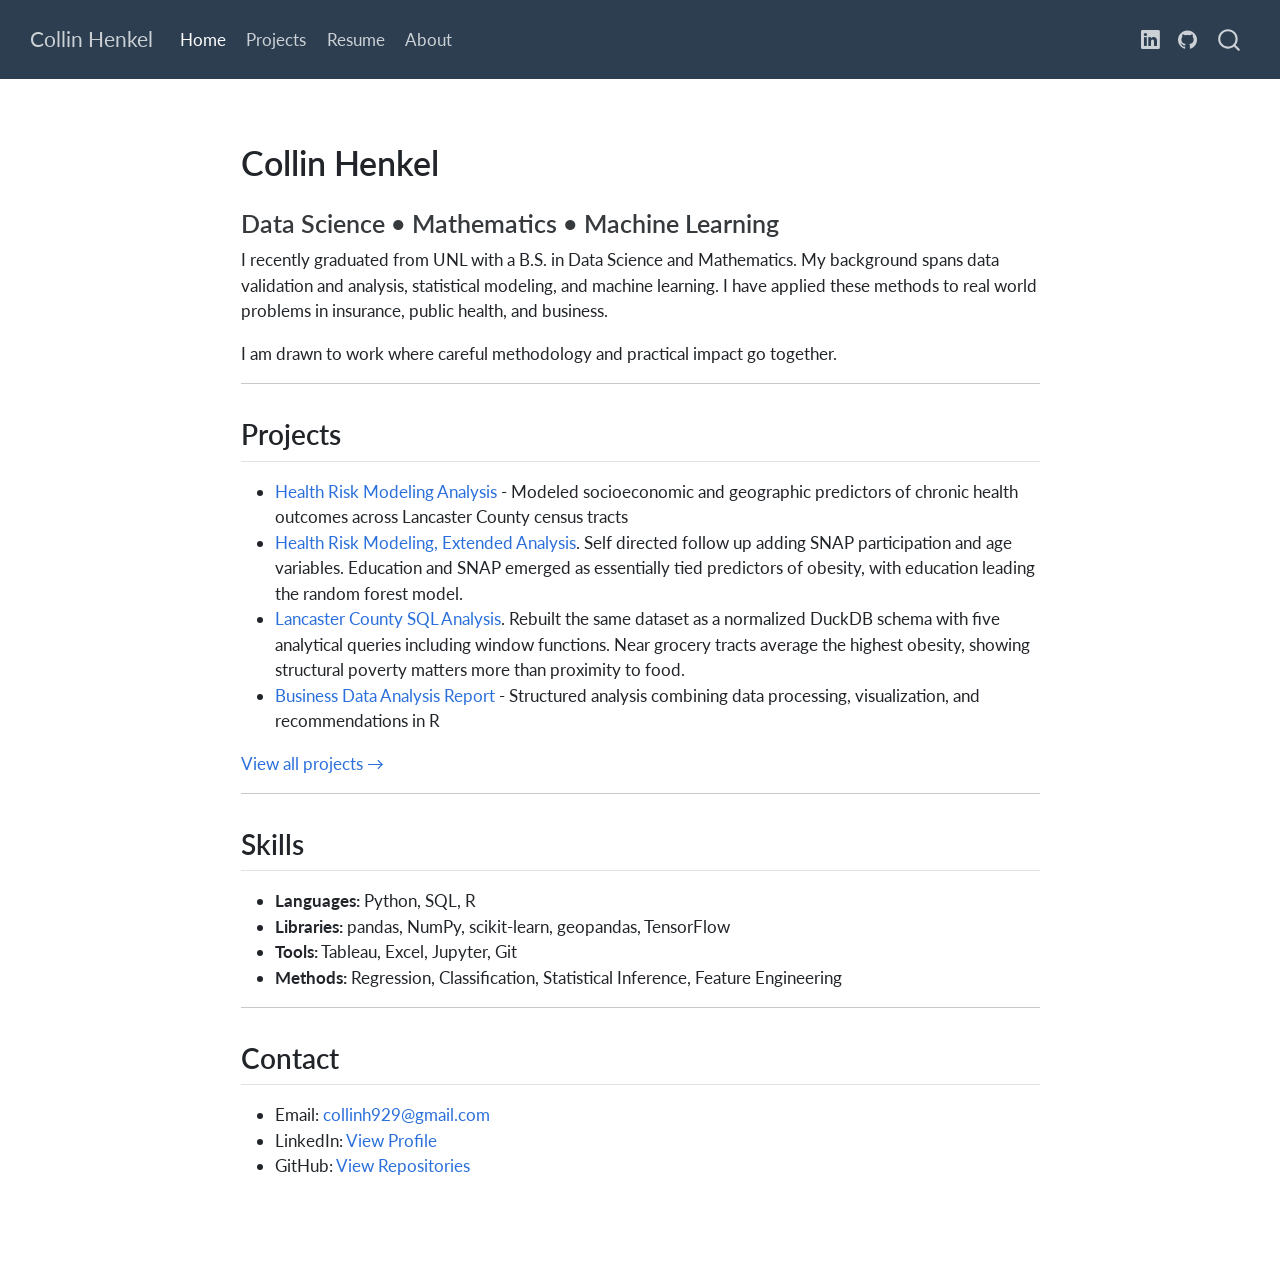
==== commit 5d8a4807: "sql on index" ====
--- a/docs/index.html
+++ b/docs/index.html
@@ -151,8 +151,8 @@
 <ul>
 <li><a href="files/Math_in_the_City___Group_4__Spring_2026.pdf" target="_blank">Health Risk Modeling Analysis</a> - Modeled socioeconomic and geographic predictors of chronic health outcomes across Lancaster County census tracts</li>
 <li><a href="files/analysis.html" target="_blank">Health Risk Modeling, Extended Analysis</a>. Self directed follow up adding SNAP participation and age variables. Education and SNAP emerged as essentially tied predictors of obesity, with education leading the random forest model.</li>
+<li><a href="files/analysis-db.html" target="_blank">Lancaster County SQL Analysis</a>. Rebuilt the same dataset as a normalized DuckDB schema with five analytical queries including window functions. Near grocery tracts average the highest obesity, showing structural poverty matters more than proximity to food.</li>
 <li><a href="https://unl-statistics.github.io/business-report-CollinH9/" target="_blank">Business Data Analysis Report</a> - Structured analysis combining data processing, visualization, and recommendations in R</li>
-<li><a href="files/CSCE479879Homework3.pdf" target="_blank">Deep Learning Projects</a> - Sentiment analysis and image classification using TensorFlow and scikit-learn</li>
 </ul>
 <p><a href="./projects.html">View all projects →</a></p>
 <hr>
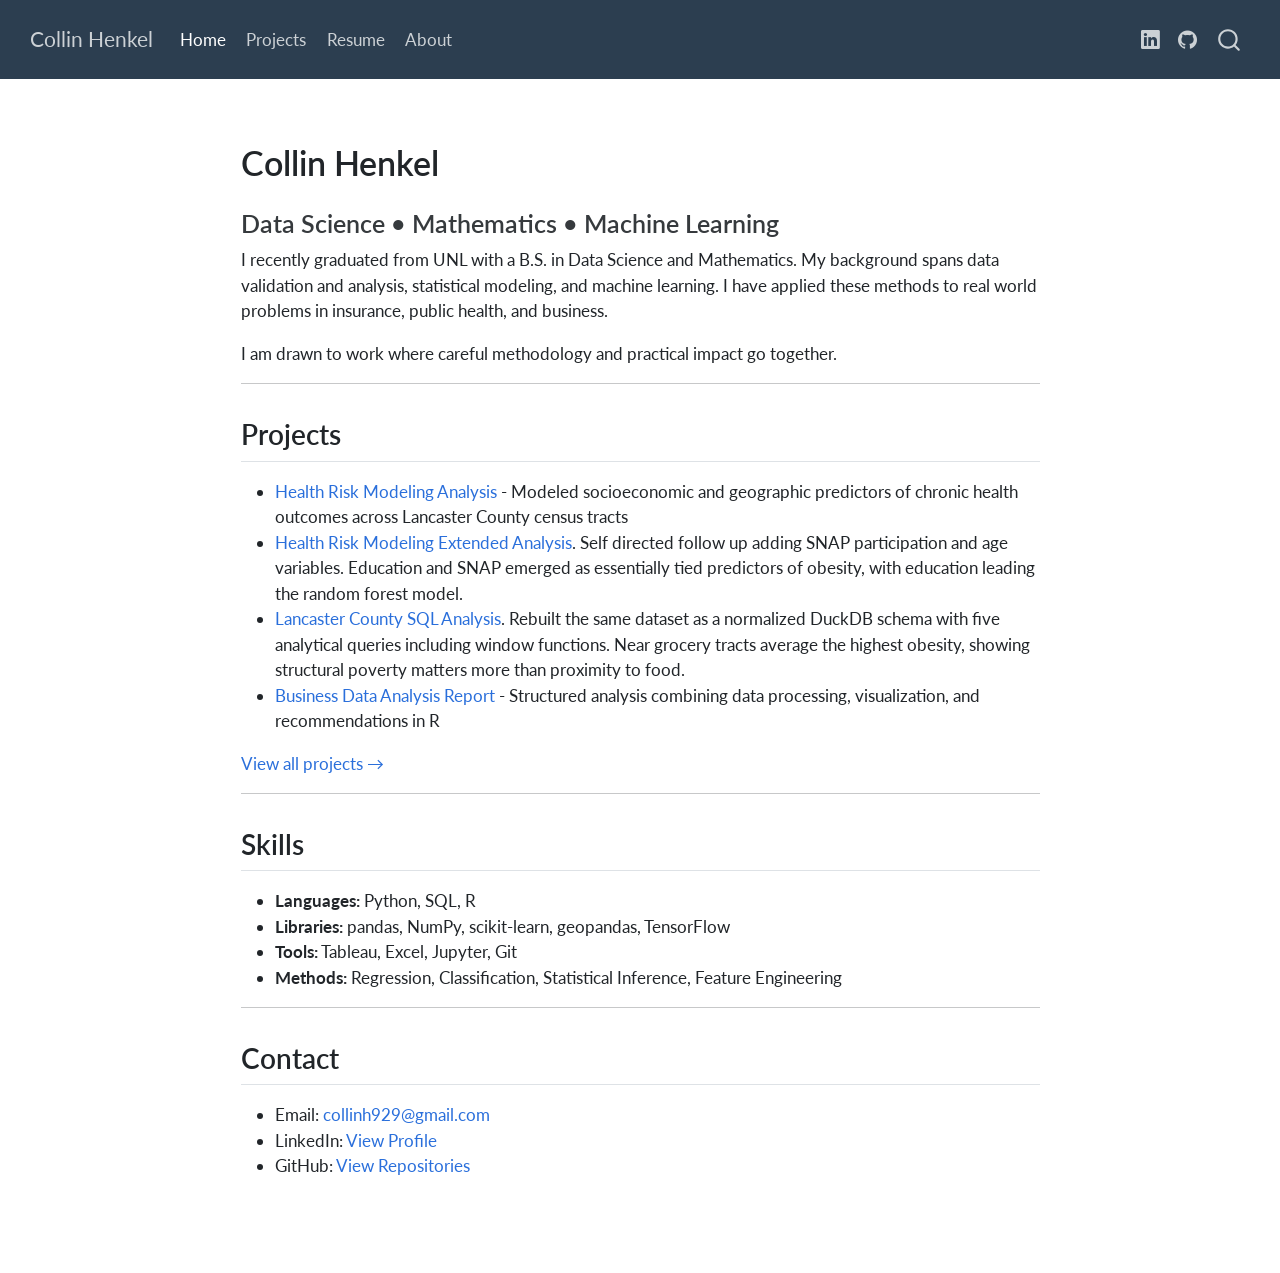
==== commit 4af13d6a: "no comma" ====
--- a/docs/index.html
+++ b/docs/index.html
@@ -150,7 +150,7 @@
 <h2 class="anchored" data-anchor-id="projects">Projects</h2>
 <ul>
 <li><a href="files/Math_in_the_City___Group_4__Spring_2026.pdf" target="_blank">Health Risk Modeling Analysis</a> - Modeled socioeconomic and geographic predictors of chronic health outcomes across Lancaster County census tracts</li>
-<li><a href="files/analysis.html" target="_blank">Health Risk Modeling, Extended Analysis</a>. Self directed follow up adding SNAP participation and age variables. Education and SNAP emerged as essentially tied predictors of obesity, with education leading the random forest model.</li>
+<li><a href="files/analysis.html" target="_blank">Health Risk Modeling Extended Analysis</a>. Self directed follow up adding SNAP participation and age variables. Education and SNAP emerged as essentially tied predictors of obesity, with education leading the random forest model.</li>
 <li><a href="files/analysis-db.html" target="_blank">Lancaster County SQL Analysis</a>. Rebuilt the same dataset as a normalized DuckDB schema with five analytical queries including window functions. Near grocery tracts average the highest obesity, showing structural poverty matters more than proximity to food.</li>
 <li><a href="https://unl-statistics.github.io/business-report-CollinH9/" target="_blank">Business Data Analysis Report</a> - Structured analysis combining data processing, visualization, and recommendations in R</li>
 </ul>
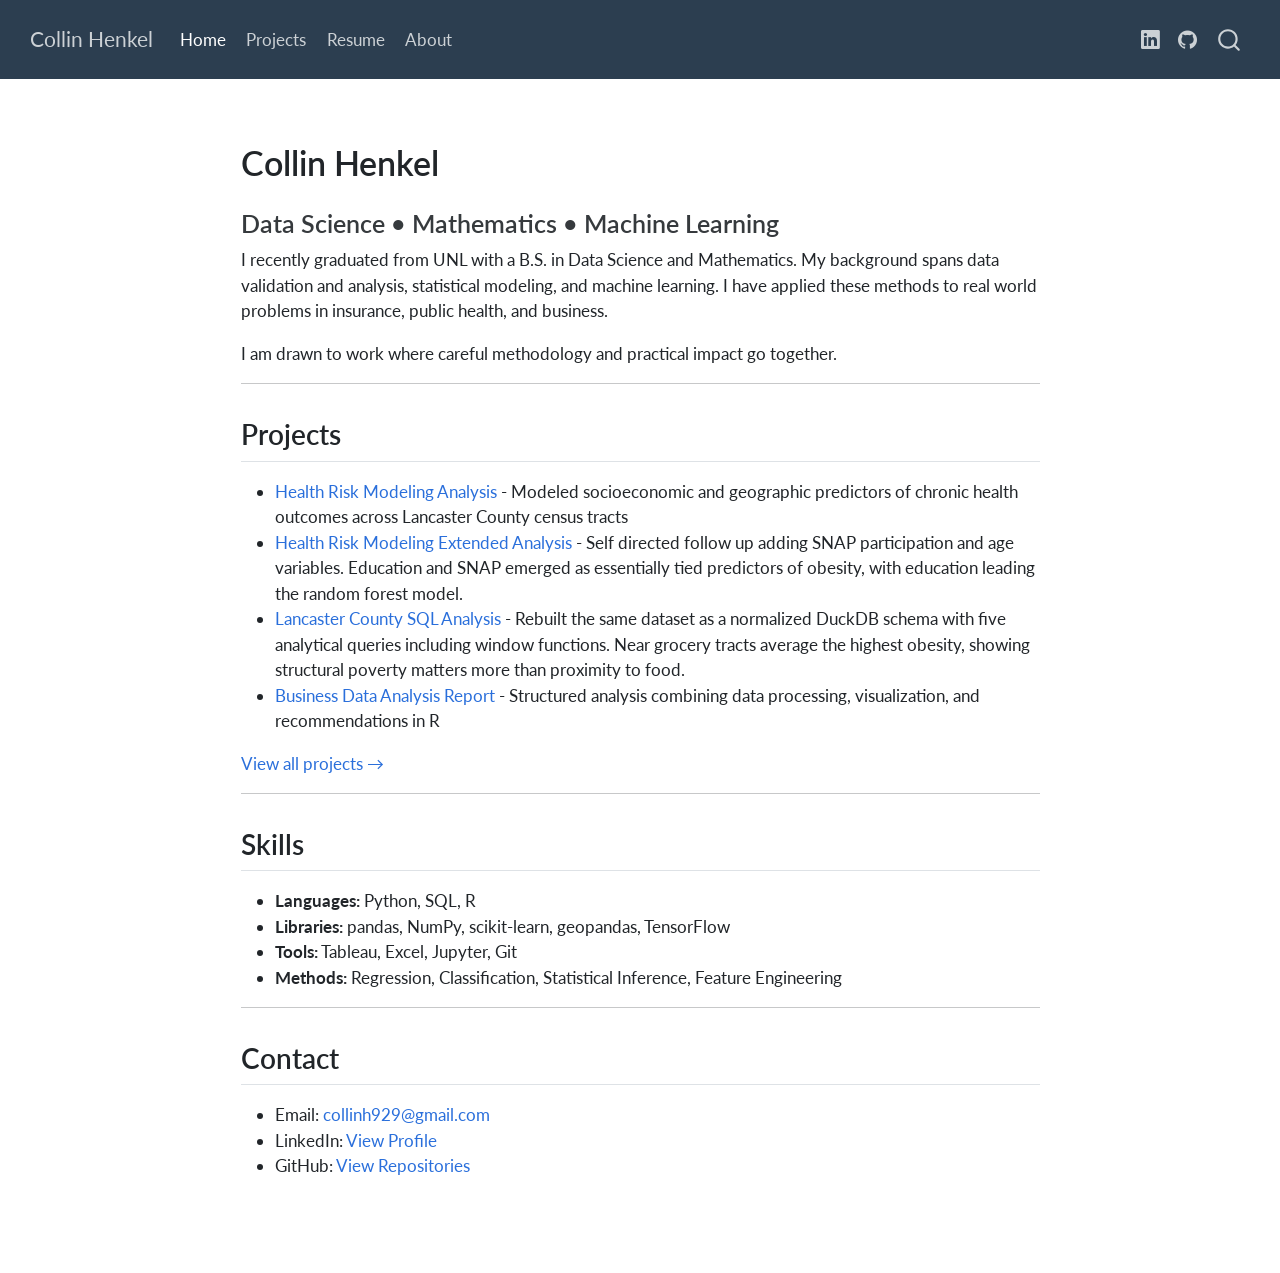
==== commit b2079d05: "dashes" ====
--- a/docs/index.html
+++ b/docs/index.html
@@ -150,8 +150,8 @@
 <h2 class="anchored" data-anchor-id="projects">Projects</h2>
 <ul>
 <li><a href="files/Math_in_the_City___Group_4__Spring_2026.pdf" target="_blank">Health Risk Modeling Analysis</a> - Modeled socioeconomic and geographic predictors of chronic health outcomes across Lancaster County census tracts</li>
-<li><a href="files/analysis.html" target="_blank">Health Risk Modeling Extended Analysis</a>. Self directed follow up adding SNAP participation and age variables. Education and SNAP emerged as essentially tied predictors of obesity, with education leading the random forest model.</li>
-<li><a href="files/analysis-db.html" target="_blank">Lancaster County SQL Analysis</a>. Rebuilt the same dataset as a normalized DuckDB schema with five analytical queries including window functions. Near grocery tracts average the highest obesity, showing structural poverty matters more than proximity to food.</li>
+<li><a href="files/analysis.html" target="_blank">Health Risk Modeling Extended Analysis</a> - Self directed follow up adding SNAP participation and age variables. Education and SNAP emerged as essentially tied predictors of obesity, with education leading the random forest model.</li>
+<li><a href="files/analysis-db.html" target="_blank">Lancaster County SQL Analysis</a> - Rebuilt the same dataset as a normalized DuckDB schema with five analytical queries including window functions. Near grocery tracts average the highest obesity, showing structural poverty matters more than proximity to food.</li>
 <li><a href="https://unl-statistics.github.io/business-report-CollinH9/" target="_blank">Business Data Analysis Report</a> - Structured analysis combining data processing, visualization, and recommendations in R</li>
 </ul>
 <p><a href="./projects.html">View all projects →</a></p>
